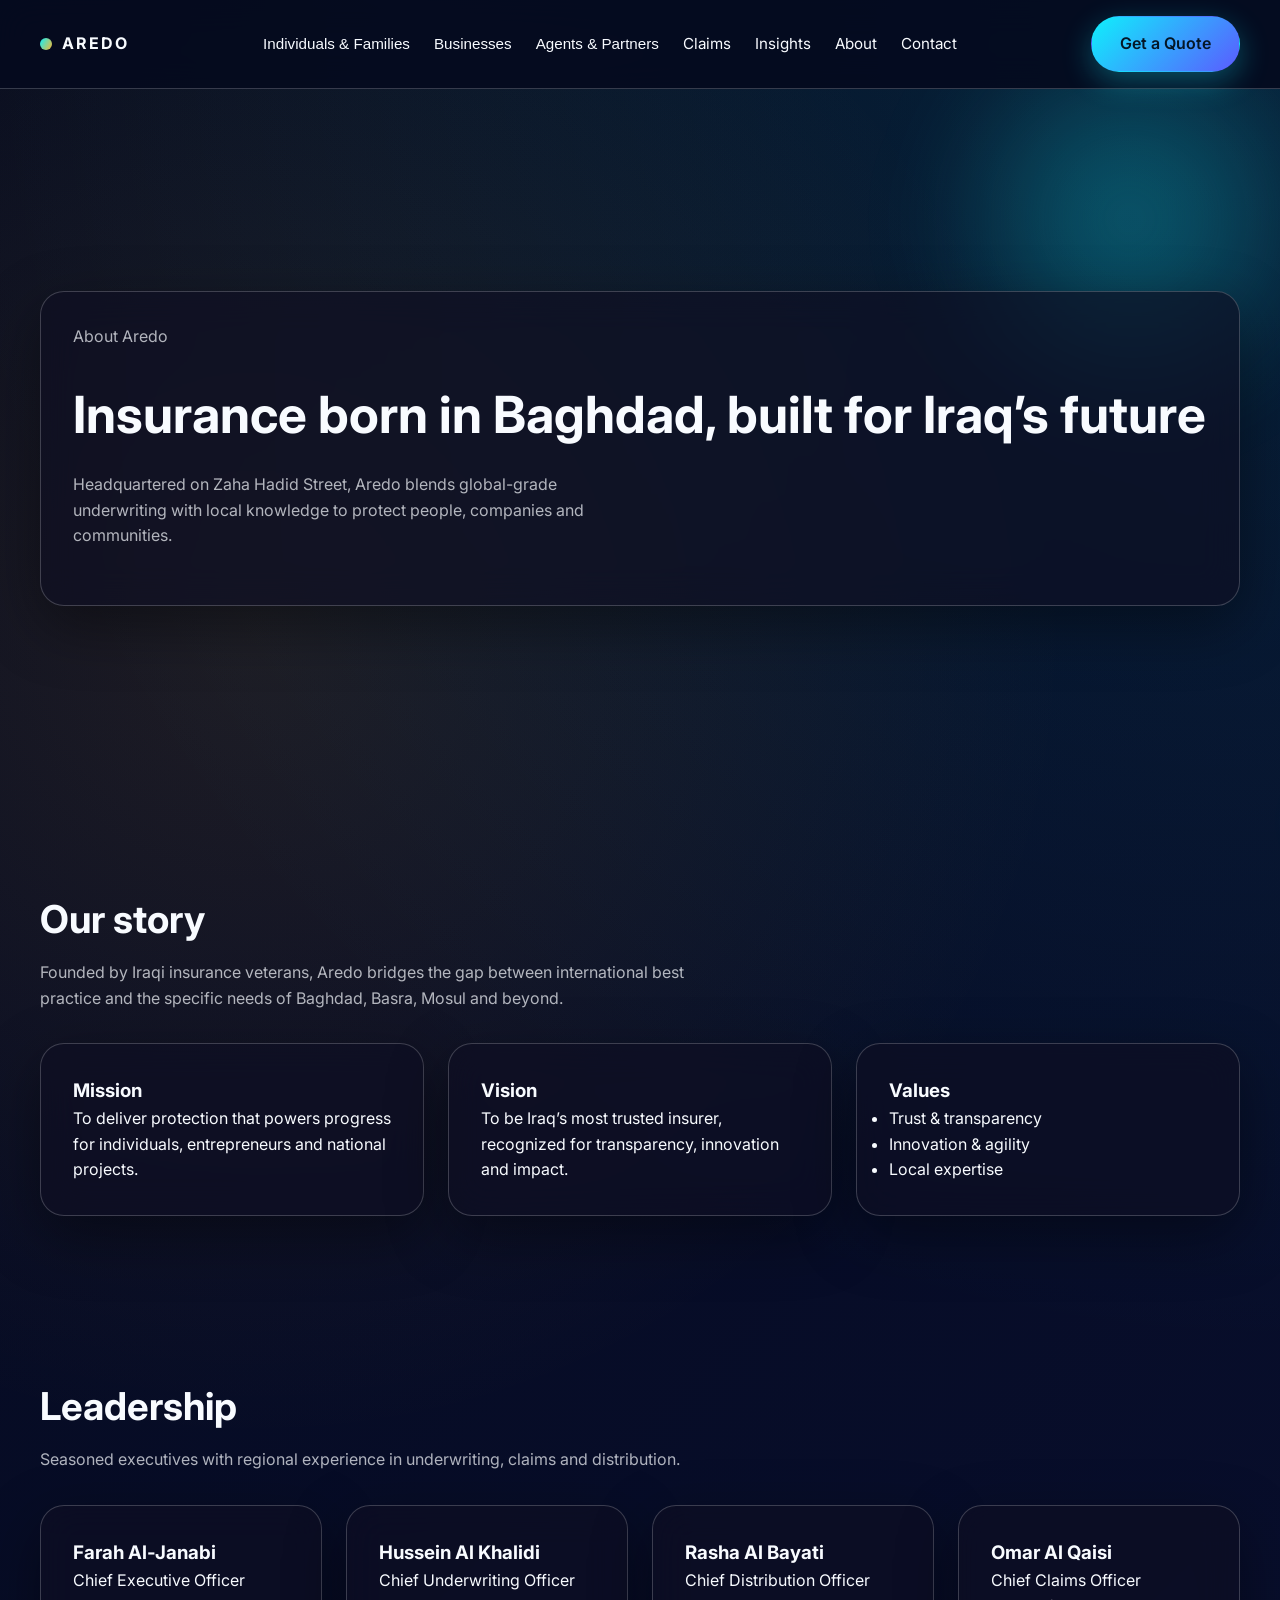
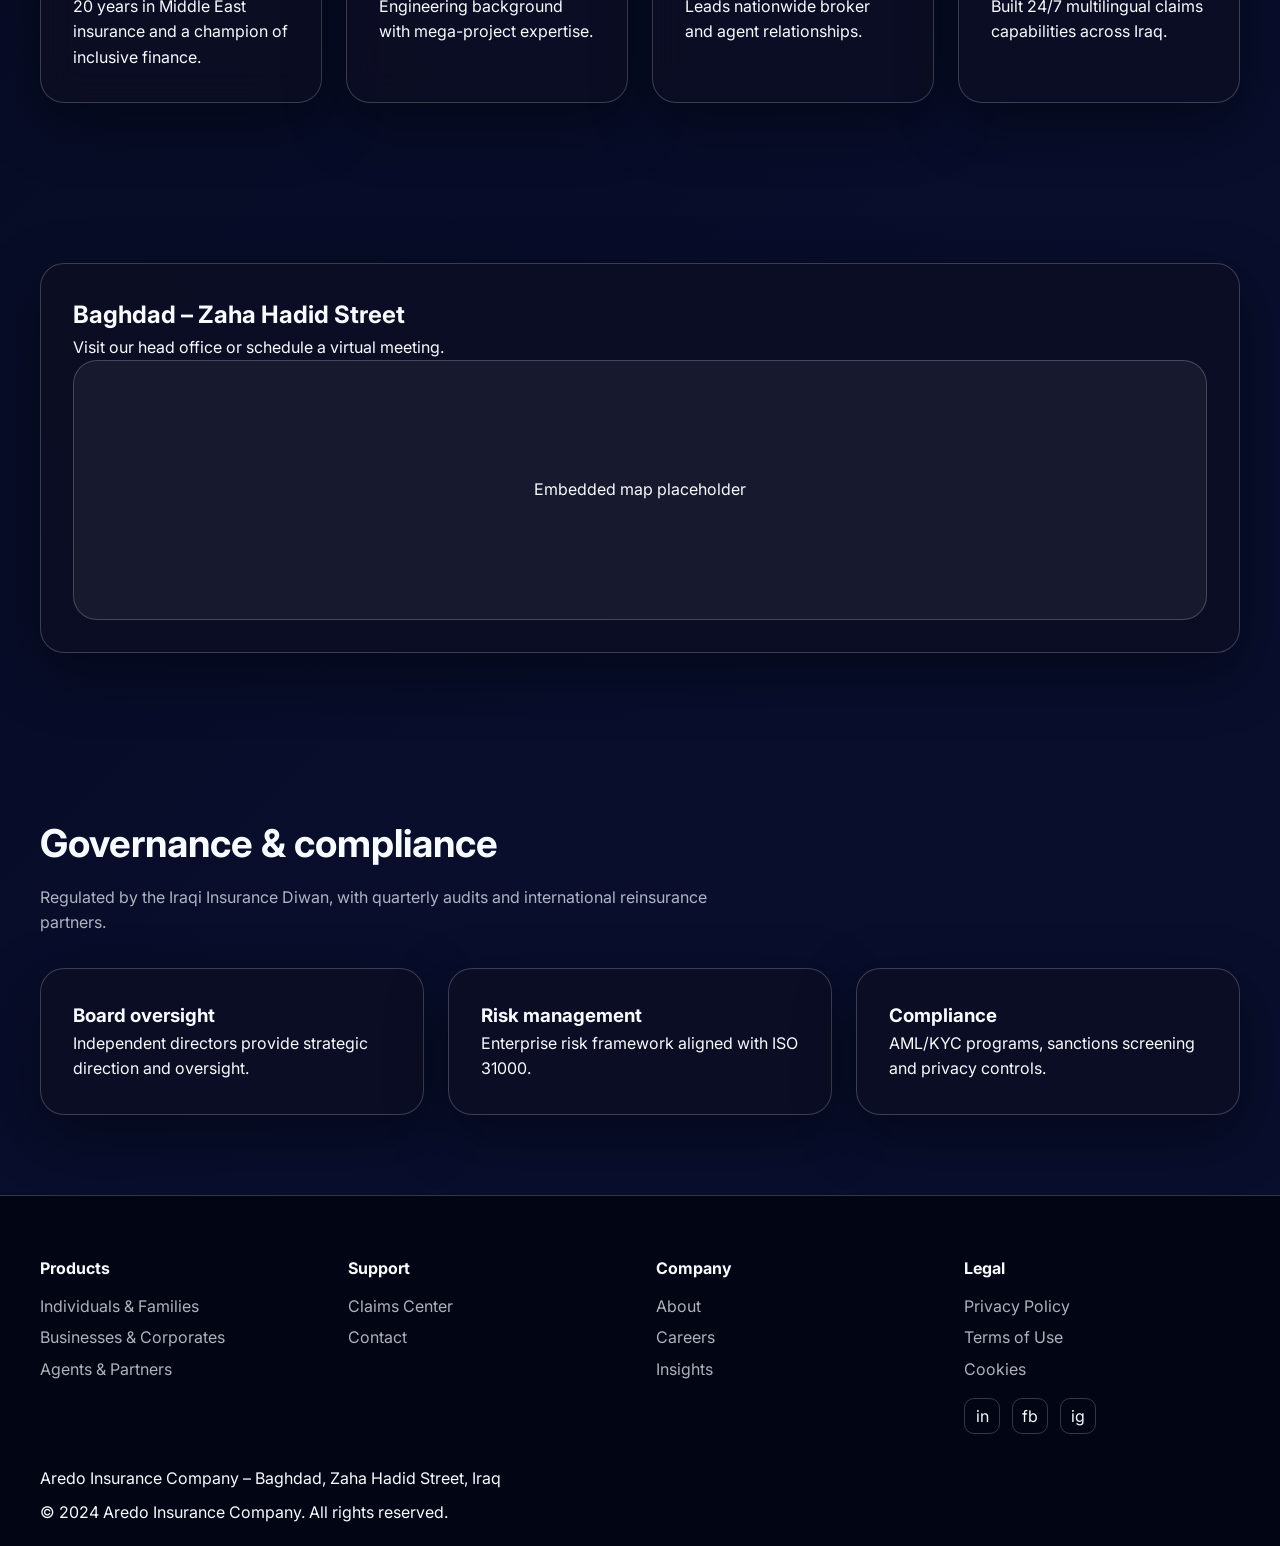
==== about.html @ bce61e7a "Add multi-page Aredo Insurance website" ====
<!DOCTYPE html>
<html lang="en">
<head>
  <meta charset="UTF-8" />
  <meta name="viewport" content="width=device-width, initial-scale=1.0" />
  <title>About Aredo Insurance | Baghdad, Iraq</title>
  <meta name="description" content="Discover Aredo Insurance’s mission, leadership and commitment to Iraq." />
  <meta property="og:title" content="About Aredo Insurance" />
  <meta property="og:description" content="Serving Baghdad and Iraq with trust, transparency, innovation." />
  <link rel="preconnect" href="https://fonts.googleapis.com" />
  <link rel="preconnect" href="https://fonts.gstatic.com" crossorigin />
  <link href="https://fonts.googleapis.com/css2?family=Inter:wght@400;500;600;700&display=swap" rel="stylesheet" />
  <link rel="stylesheet" href="style.css" />
  <script defer src="script.js"></script>
</head>
<body>
  <header class="site-header">
    <div class="container nav-bar">
      <a href="index.html" class="logo"><span></span>AREDO</a>
      <nav>
        <ul>
          <li>
            <button>Individuals & Families</button>
            <div class="mega-menu">
              <div class="mega-card"><h4>Motor Insurance</h4><p>Comprehensive protection for vehicles, roadside and cross-border cover.</p></div>
              <div class="mega-card"><h4>Health & Medical</h4><p>Private medical access with regional provider networks.</p></div>
              <div class="mega-card"><h4>Home & Property</h4><p>Building, contents and valuables cover built for Iraq homes.</p></div>
              <div class="mega-card"><h4>Life & Savings</h4><p>Secure futures with education and savings plans.</p></div>
            </div>
          </li>
          <li>
            <button>Businesses</button>
            <div class="mega-menu">
              <div class="mega-card"><h4>SME Packages</h4><p>Bundle of property, liability and employee cover.</p></div>
              <div class="mega-card"><h4>Corporate Risk</h4><p>Structured programs for oil, gas, construction and logistics.</p></div>
              <div class="mega-card"><h4>Employee Benefits</h4><p>Group health, life, accident and travel for your teams.</p></div>
              <div class="mega-card"><h4>Cyber & Liability</h4><p>Protect your data, directors and brand reputation.</p></div>
            </div>
          </li>
          <li>
            <button>Agents & Partners</button>
            <div class="mega-menu">
              <div class="mega-card"><h4>Partner Programs</h4><p>Tiered commissions, digital tools and marketing support.</p></div>
              <div class="mega-card"><h4>Training Academy</h4><p>Certification pathways for new and experienced agents.</p></div>
              <div class="mega-card"><h4>Portal Access</h4><p>Quote, bind and service clients in one secure platform.</p></div>
            </div>
          </li>
          <li><a href="claims.html">Claims</a></li>
          <li><a href="insights.html">Insights</a></li>
          <li><a href="about.html">About</a></li>
          <li><a href="contact.html">Contact</a></li>
        </ul>
      </nav>
      <div class="nav-actions">
        <a href="contact.html" class="btn btn-primary">Get a Quote</a>
        <button class="menu-toggle" id="menuToggle"><span></span></button>
      </div>
    </div>
  </header>

  <div class="mobile-nav" id="mobileNav">
    <button class="has-sub">Individuals & Families</button>
    <div class="listing-card"><a href="individuals.html">Personal solutions overview</a></div>
    <button class="has-sub">Businesses</button>
    <div class="listing-card"><a href="businesses.html">Corporate coverage</a></div>
    <button class="has-sub">Agents & Partners</button>
    <div class="listing-card"><a href="agents.html">Partner with us</a></div>
    <a href="claims.html">Claims</a>
    <a href="insights.html">Insights</a>
    <a href="about.html">About</a>
    <a href="contact.html">Contact</a>
    <a href="contact.html" class="btn btn-primary">Get a Quote</a>
  </div>

  <main>
    <section class="hero">
      <div class="container hero-content">
        <div class="glass-card">
          <p>About Aredo</p>
          <h1>Insurance born in Baghdad, built for Iraq’s future</h1>
          <p>Headquartered on Zaha Hadid Street, Aredo blends global-grade underwriting with local knowledge to protect people, companies and communities.</p>
        </div>
      </div>
    </section>

    <section>
      <div class="container">
        <div class="section-heading">
          <h2>Our story</h2>
          <p>Founded by Iraqi insurance veterans, Aredo bridges the gap between international best practice and the specific needs of Baghdad, Basra, Mosul and beyond.</p>
        </div>
        <div class="segment-grid">
          <div class="glass-card">
            <h3>Mission</h3>
            <p>To deliver protection that powers progress for individuals, entrepreneurs and national projects.</p>
          </div>
          <div class="glass-card">
            <h3>Vision</h3>
            <p>To be Iraq’s most trusted insurer, recognized for transparency, innovation and impact.</p>
          </div>
          <div class="glass-card">
            <h3>Values</h3>
            <ul>
              <li>Trust & transparency</li>
              <li>Innovation & agility</li>
              <li>Local expertise</li>
            </ul>
          </div>
        </div>
      </div>
    </section>

    <section>
      <div class="container">
        <div class="section-heading">
          <h2>Leadership</h2>
          <p>Seasoned executives with regional experience in underwriting, claims and distribution.</p>
        </div>
        <div class="product-grid">
          <div class="glass-card">
            <h3>Farah Al-Janabi</h3>
            <p>Chief Executive Officer</p>
            <p>20 years in Middle East insurance and a champion of inclusive finance.</p>
          </div>
          <div class="glass-card">
            <h3>Hussein Al Khalidi</h3>
            <p>Chief Underwriting Officer</p>
            <p>Engineering background with mega-project expertise.</p>
          </div>
          <div class="glass-card">
            <h3>Rasha Al Bayati</h3>
            <p>Chief Distribution Officer</p>
            <p>Leads nationwide broker and agent relationships.</p>
          </div>
          <div class="glass-card">
            <h3>Omar Al Qaisi</h3>
            <p>Chief Claims Officer</p>
            <p>Built 24/7 multilingual claims capabilities across Iraq.</p>
          </div>
        </div>
      </div>
    </section>

    <section>
      <div class="container">
        <div class="glass-card">
          <h2>Baghdad – Zaha Hadid Street</h2>
          <p>Visit our head office or schedule a virtual meeting.</p>
          <div class="map-placeholder">Embedded map placeholder</div>
        </div>
      </div>
    </section>

    <section>
      <div class="container">
        <div class="section-heading">
          <h2>Governance & compliance</h2>
          <p>Regulated by the Iraqi Insurance Diwan, with quarterly audits and international reinsurance partners.</p>
        </div>
        <div class="segment-grid">
          <div class="glass-card"><h3>Board oversight</h3><p>Independent directors provide strategic direction and oversight.</p></div>
          <div class="glass-card"><h3>Risk management</h3><p>Enterprise risk framework aligned with ISO 31000.</p></div>
          <div class="glass-card"><h3>Compliance</h3><p>AML/KYC programs, sanctions screening and privacy controls.</p></div>
        </div>
      </div>
    </section>
  </main>

  <footer>
    <div class="container">
      <div class="footer-grid">
        <div>
          <h4>Products</h4>
          <ul>
            <li><a href="individuals.html">Individuals & Families</a></li>
            <li><a href="businesses.html">Businesses & Corporates</a></li>
            <li><a href="agents.html">Agents & Partners</a></li>
          </ul>
        </div>
        <div>
          <h4>Support</h4>
          <ul>
            <li><a href="claims.html">Claims Center</a></li>
            <li><a href="contact.html">Contact</a></li>
          </ul>
        </div>
        <div>
          <h4>Company</h4>
          <ul>
            <li><a href="about.html">About</a></li>
            <li><a href="careers.html">Careers</a></li>
            <li><a href="insights.html">Insights</a></li>
          </ul>
        </div>
        <div>
          <h4>Legal</h4>
          <ul>
            <li><a href="#">Privacy Policy</a></li>
            <li><a href="#">Terms of Use</a></li>
            <li><a href="#">Cookies</a></li>
          </ul>
          <div class="socials" style="margin-top:16px;">
            <a href="#">in</a>
            <a href="#">fb</a>
            <a href="#">ig</a>
          </div>
        </div>
      </div>
      <p>Aredo Insurance Company – Baghdad, Zaha Hadid Street, Iraq</p>
      <p style="margin-top:8px;">© 2024 Aredo Insurance Company. All rights reserved.</p>
    </div>
  </footer>
</body>
</html>
---- style.css ----
/* Global Styles */
:root {
  --color-bg: #050a1f;
  --color-bg-secondary: #0c1233;
  --color-primary: #0ff0fc;
  --color-primary-soft: rgba(15, 240, 252, 0.2);
  --color-accent: #f7b733;
  --color-text: #f8fbff;
  --color-muted: rgba(248, 251, 255, 0.7);
  --glass-bg: rgba(15, 15, 35, 0.65);
  --border-glow: rgba(255, 255, 255, 0.2);
  --transition-base: 0.3s ease;
  --max-width: 1200px;
  font-size: 16px;
}

* {
  margin: 0;
  padding: 0;
  box-sizing: border-box;
}

body {
  font-family: 'Inter', 'Cairo', sans-serif;
  background: radial-gradient(circle at top right, rgba(15, 240, 252, 0.1), transparent 40%),
    radial-gradient(circle at 20% 20%, rgba(247, 183, 51, 0.1), transparent 30%),
    linear-gradient(135deg, var(--color-bg), #080e2c 70%);
  color: var(--color-text);
  min-height: 100vh;
  line-height: 1.6;
  -webkit-font-smoothing: antialiased;
}

img {
  max-width: 100%;
  height: auto;
  display: block;
}

a {
  color: inherit;
  text-decoration: none;
}

.container {
  width: min(100% - 32px, var(--max-width));
  margin: 0 auto;
}

section {
  padding: 80px 0;
}

.glass-card {
  background: var(--glass-bg);
  border: 1px solid var(--border-glow);
  border-radius: 24px;
  padding: 32px;
  backdrop-filter: blur(18px);
  box-shadow: 0 20px 60px rgba(0, 0, 0, 0.4);
}

.btn {
  display: inline-flex;
  align-items: center;
  justify-content: center;
  padding: 14px 28px;
  border-radius: 999px;
  border: 1px solid transparent;
  font-weight: 600;
  transition: var(--transition-base);
  cursor: pointer;
}

.btn-primary {
  background: linear-gradient(135deg, var(--color-primary), #5b5bff);
  color: #041727;
  box-shadow: 0 10px 30px rgba(15, 240, 252, 0.3);
}

.btn-primary:hover {
  transform: translateY(-2px);
}

.btn-secondary {
  border-color: var(--color-primary);
  color: var(--color-primary);
}

.btn-secondary:hover {
  background: var(--color-primary-soft);
}

/* Header */
.site-header {
  position: sticky;
  top: 0;
  z-index: 999;
  background: rgba(5, 10, 31, 0.9);
  backdrop-filter: blur(16px);
  border-bottom: 1px solid var(--border-glow);
}

.nav-bar {
  display: flex;
  align-items: center;
  justify-content: space-between;
  padding: 16px 0;
}

.logo {
  font-weight: 700;
  letter-spacing: 2px;
  display: flex;
  align-items: center;
  gap: 10px;
}

.logo span {
  width: 12px;
  height: 12px;
  border-radius: 50%;
  background: linear-gradient(120deg, var(--color-primary), var(--color-accent));
  display: inline-block;
}

nav ul {
  list-style: none;
  display: flex;
  align-items: center;
  gap: 24px;
}

nav li {
  position: relative;
}

nav a,
nav button {
  font-size: 0.95rem;
  color: var(--color-text);
  background: none;
  border: none;
  cursor: pointer;
  transition: color var(--transition-base);
}

nav a:hover,
nav button:hover {
  color: var(--color-primary);
}

.nav-actions {
  display: flex;
  align-items: center;
  gap: 12px;
}

.mega-menu {
  position: absolute;
  left: 50%;
  transform: translateX(-50%);
  top: 60px;
  width: min(90vw, 900px);
  background: rgba(8, 12, 40, 0.95);
  border: 1px solid var(--border-glow);
  border-radius: 24px;
  padding: 32px;
  display: none;
  grid-template-columns: repeat(auto-fit, minmax(180px, 1fr));
  gap: 24px;
}

nav li:hover > .mega-menu {
  display: grid;
}

.mega-card {
  padding: 12px;
  border-radius: 18px;
  border: 1px solid rgba(255, 255, 255, 0.08);
  background: rgba(255, 255, 255, 0.02);
}

.mega-card h4 {
  margin-bottom: 6px;
  font-size: 1rem;
}

/* Mobile menu */
.menu-toggle {
  display: none;
  width: 42px;
  height: 42px;
  border-radius: 12px;
  border: 1px solid var(--border-glow);
  background: rgba(255, 255, 255, 0.05);
}

.menu-toggle span,
.menu-toggle span::before,
.menu-toggle span::after {
  content: '';
  display: block;
  width: 20px;
  height: 2px;
  background: var(--color-text);
  margin: 0 auto;
  position: relative;
  transition: var(--transition-base);
}

.menu-toggle span::before {
  top: -6px;
  position: relative;
}

.menu-toggle span::after {
  top: 4px;
  position: relative;
}

.mobile-nav {
  position: fixed;
  inset: 0;
  background: rgba(3, 6, 20, 0.98);
  padding: 120px 24px 40px;
  transform: translateX(100%);
  transition: var(--transition-base);
  display: flex;
  flex-direction: column;
  gap: 24px;
  z-index: 998;
}

.mobile-nav.open {
  transform: translateX(0);
}

.mobile-nav a,
.mobile-nav button {
  font-size: 1.1rem;
}

/* Hero */
.hero {
  min-height: 80vh;
  display: flex;
  align-items: center;
  position: relative;
  overflow: hidden;
}

.hero::after {
  content: '';
  position: absolute;
  width: 500px;
  height: 500px;
  background: radial-gradient(circle, rgba(15, 240, 252, 0.3), transparent 60%);
  filter: blur(40px);
  top: -120px;
  right: -100px;
  animation: float 12s ease-in-out infinite;
}

@keyframes float {
  0% { transform: translateY(0); }
  50% { transform: translateY(20px); }
  100% { transform: translateY(0); }
}

.hero-content {
  position: relative;
  z-index: 1;
}

.hero h1 {
  font-size: clamp(2.2rem, 4vw, 3.8rem);
  margin-bottom: 16px;
}

.hero p {
  max-width: 520px;
  color: var(--color-muted);
  margin-bottom: 24px;
}

.hero-cta {
  display: flex;
  gap: 16px;
  flex-wrap: wrap;
}

/* Segment Tiles */
.segment-grid {
  display: grid;
  grid-template-columns: repeat(auto-fit, minmax(240px, 1fr));
  gap: 24px;
}

.segment-card ul {
  margin-top: 12px;
  padding-left: 18px;
  color: var(--color-muted);
}

/* Stats */
.stats-grid {
  display: grid;
  grid-template-columns: repeat(auto-fit, minmax(180px, 1fr));
  gap: 20px;
}

.stat-card h3 {
  font-size: 2rem;
  color: var(--color-primary);
}

/* Product cards */
.product-grid {
  display: grid;
  grid-template-columns: repeat(auto-fit, minmax(220px, 1fr));
  gap: 24px;
}

.product-card h3 {
  margin-bottom: 8px;
}

.product-card p {
  color: var(--color-muted);
  font-size: 0.95rem;
  margin-bottom: 12px;
}

/* Timeline */
.timeline {
  display: grid;
  grid-template-columns: repeat(auto-fit, minmax(160px, 1fr));
  gap: 16px;
}

.timeline-step {
  text-align: center;
}

.timeline-step span {
  width: 48px;
  height: 48px;
  border-radius: 50%;
  display: grid;
  place-items: center;
  margin: 0 auto 12px;
  background: rgba(255, 255, 255, 0.08);
  border: 1px solid var(--border-glow);
}

/* Testimonials */
.testimonial-slider {
  position: relative;
}

.testimonial-card {
  display: none;
}

.testimonial-card.active {
  display: block;
}

.slider-controls {
  margin-top: 20px;
  display: flex;
  gap: 12px;
}

.slider-controls button {
  width: 44px;
  height: 44px;
  border-radius: 50%;
  border: 1px solid var(--border-glow);
  background: transparent;
  color: var(--color-text);
  cursor: pointer;
}

/* Insights */
.insights-grid {
  display: grid;
  grid-template-columns: repeat(auto-fit, minmax(240px, 1fr));
  gap: 24px;
}

.insight-card h4 {
  margin-bottom: 8px;
}

.filters {
  display: flex;
  flex-wrap: wrap;
  gap: 12px;
  margin-bottom: 24px;
}

.filters button {
  border-radius: 999px;
  border: 1px solid var(--border-glow);
  padding: 8px 18px;
  background: transparent;
  color: var(--color-text);
  cursor: pointer;
}

.filters button.active,
.filters button:hover {
  background: rgba(255, 255, 255, 0.08);
}

/* FAQ */
.faq {
  display: flex;
  flex-direction: column;
  gap: 16px;
}

.faq-item {
  border: 1px solid var(--border-glow);
  border-radius: 18px;
  padding: 16px 24px;
  cursor: pointer;
}

.faq-item h4 {
  display: flex;
  justify-content: space-between;
  align-items: center;
}

.faq-content {
  max-height: 0;
  overflow: hidden;
  transition: max-height 0.3s ease;
  color: var(--color-muted);
}

.faq-item.open .faq-content {
  max-height: 400px;
  margin-top: 10px;
}

/* Forms */
form {
  display: grid;
  gap: 16px;
}

input,
select,
textarea {
  width: 100%;
  padding: 14px;
  border-radius: 16px;
  border: 1px solid transparent;
  background: rgba(255, 255, 255, 0.05);
  color: var(--color-text);
}

input:focus,
select:focus,
textarea:focus {
  outline: none;
  border-color: var(--color-primary);
  background: rgba(255, 255, 255, 0.08);
}

.form-message {
  padding: 12px 16px;
  border-radius: 12px;
  display: none;
}

.form-message.success {
  background: rgba(15, 240, 252, 0.2);
}

.form-message.error {
  background: rgba(255, 71, 87, 0.2);
}

/* Footer */
footer {
  background: rgba(3, 6, 20, 0.95);
  border-top: 1px solid var(--border-glow);
  padding: 60px 0 20px;
}

.footer-grid {
  display: grid;
  grid-template-columns: repeat(auto-fit, minmax(180px, 1fr));
  gap: 32px;
  margin-bottom: 32px;
}

footer h4 {
  margin-bottom: 12px;
}

footer ul {
  list-style: none;
  display: flex;
  flex-direction: column;
  gap: 6px;
  color: var(--color-muted);
}

.socials {
  display: flex;
  gap: 12px;
}

.socials a {
  width: 36px;
  height: 36px;
  border-radius: 10px;
  border: 1px solid var(--border-glow);
  display: grid;
  place-items: center;
}

/* Layout utilities */
.section-heading {
  margin-bottom: 32px;
  max-width: 700px;
}

.section-heading h2 {
  font-size: clamp(1.8rem, 3vw, 3rem);
  margin-bottom: 10px;
}

.section-heading p {
  color: var(--color-muted);
}

/* Page specific */
.tabs {
  display: flex;
  gap: 12px;
  flex-wrap: wrap;
  margin-bottom: 24px;
}

.tabs button {
  border-radius: 999px;
  border: 1px solid var(--border-glow);
  background: transparent;
  color: var(--color-text);
  padding: 10px 20px;
  cursor: pointer;
}

.tabs button.active {
  background: rgba(255, 255, 255, 0.08);
}

.listing-card {
  border-radius: 20px;
  border: 1px solid var(--border-glow);
  padding: 24px;
}

.job-grid {
  display: grid;
  grid-template-columns: repeat(auto-fit, minmax(240px, 1fr));
  gap: 20px;
}

.map-placeholder {
  border-radius: 24px;
  overflow: hidden;
  border: 1px solid var(--border-glow);
  min-height: 260px;
  background: rgba(255, 255, 255, 0.05);
  display: grid;
  place-items: center;
}

/* Responsive */
@media (max-width: 1024px) {
  nav ul {
    display: none;
  }

  .menu-toggle {
    display: grid;
    place-items: center;
  }

  nav li:hover > .mega-menu {
    display: none;
  }

  .mega-menu {
    position: static;
    transform: none;
    width: 100%;
  }
}

@media (max-width: 768px) {
  section {
    padding: 60px 0;
  }

  .hero {
    min-height: 70vh;
  }

  .hero-cta {
    flex-direction: column;
  }
}
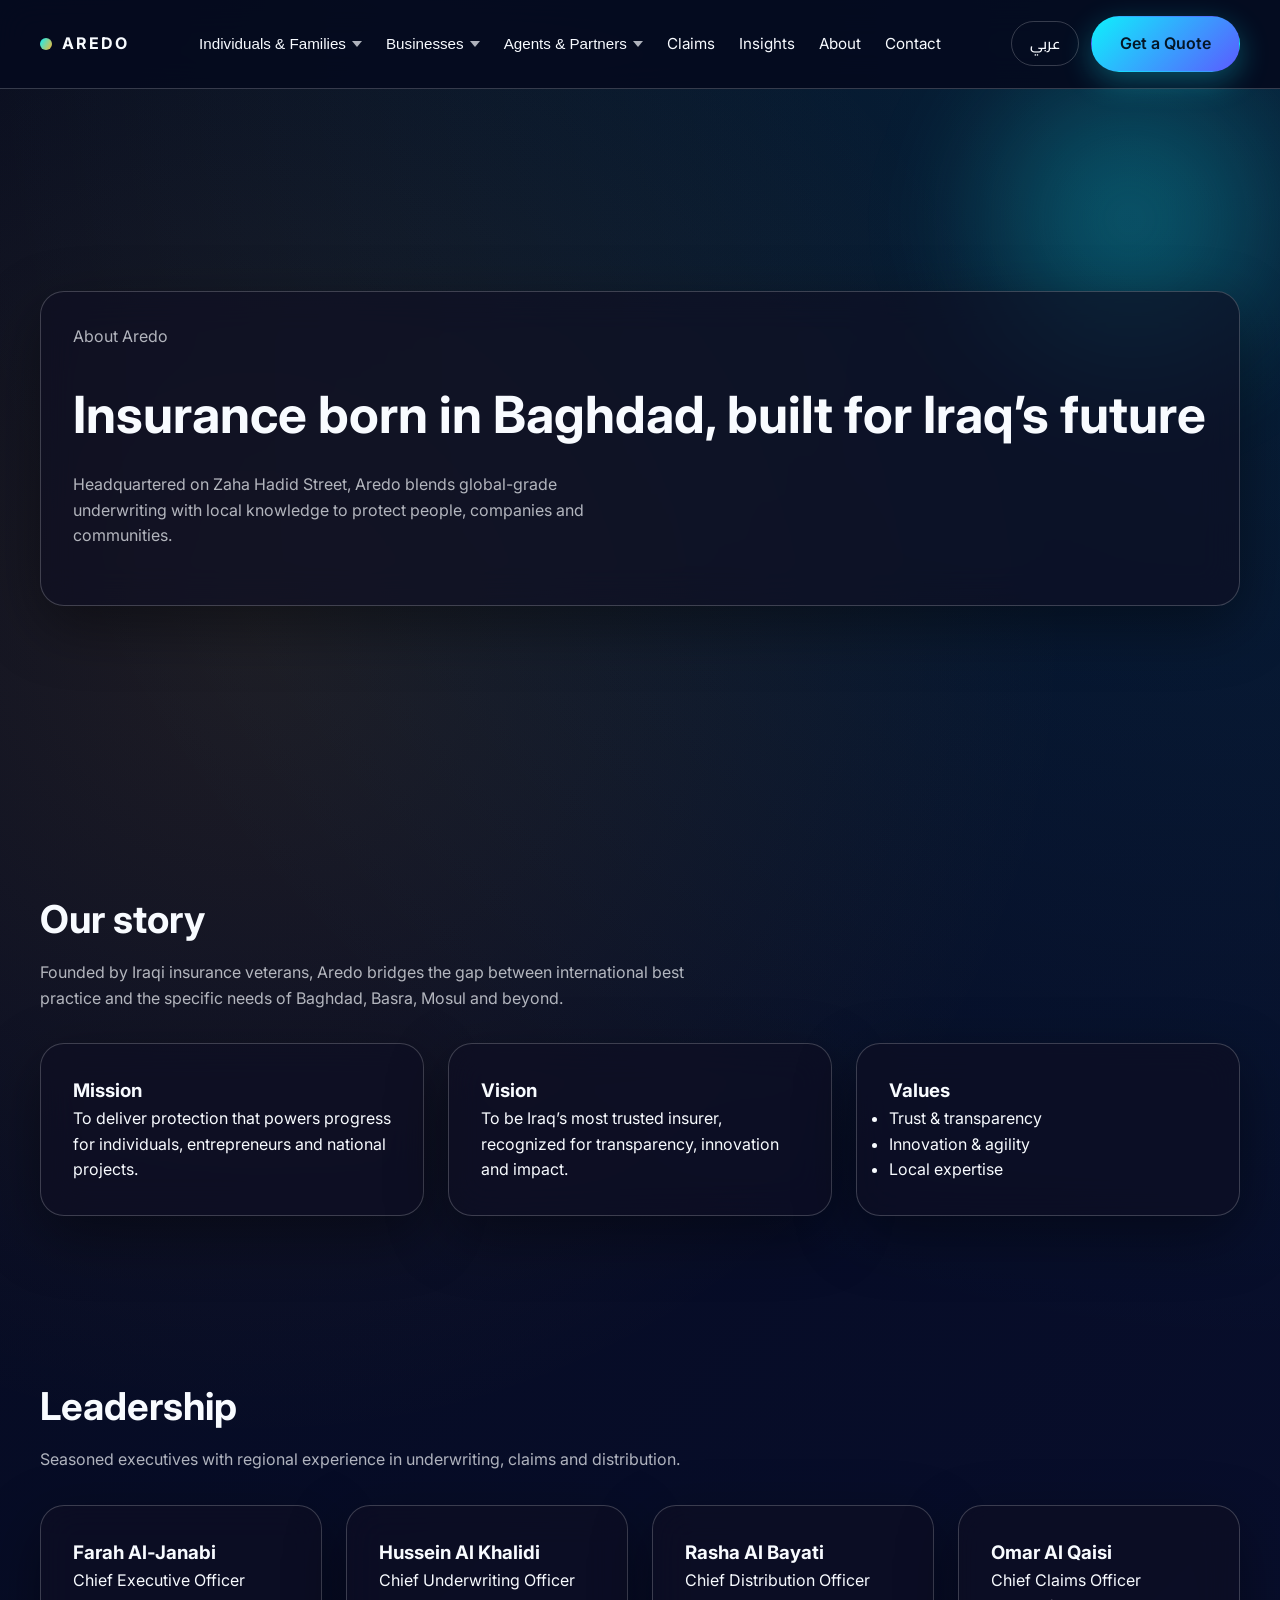
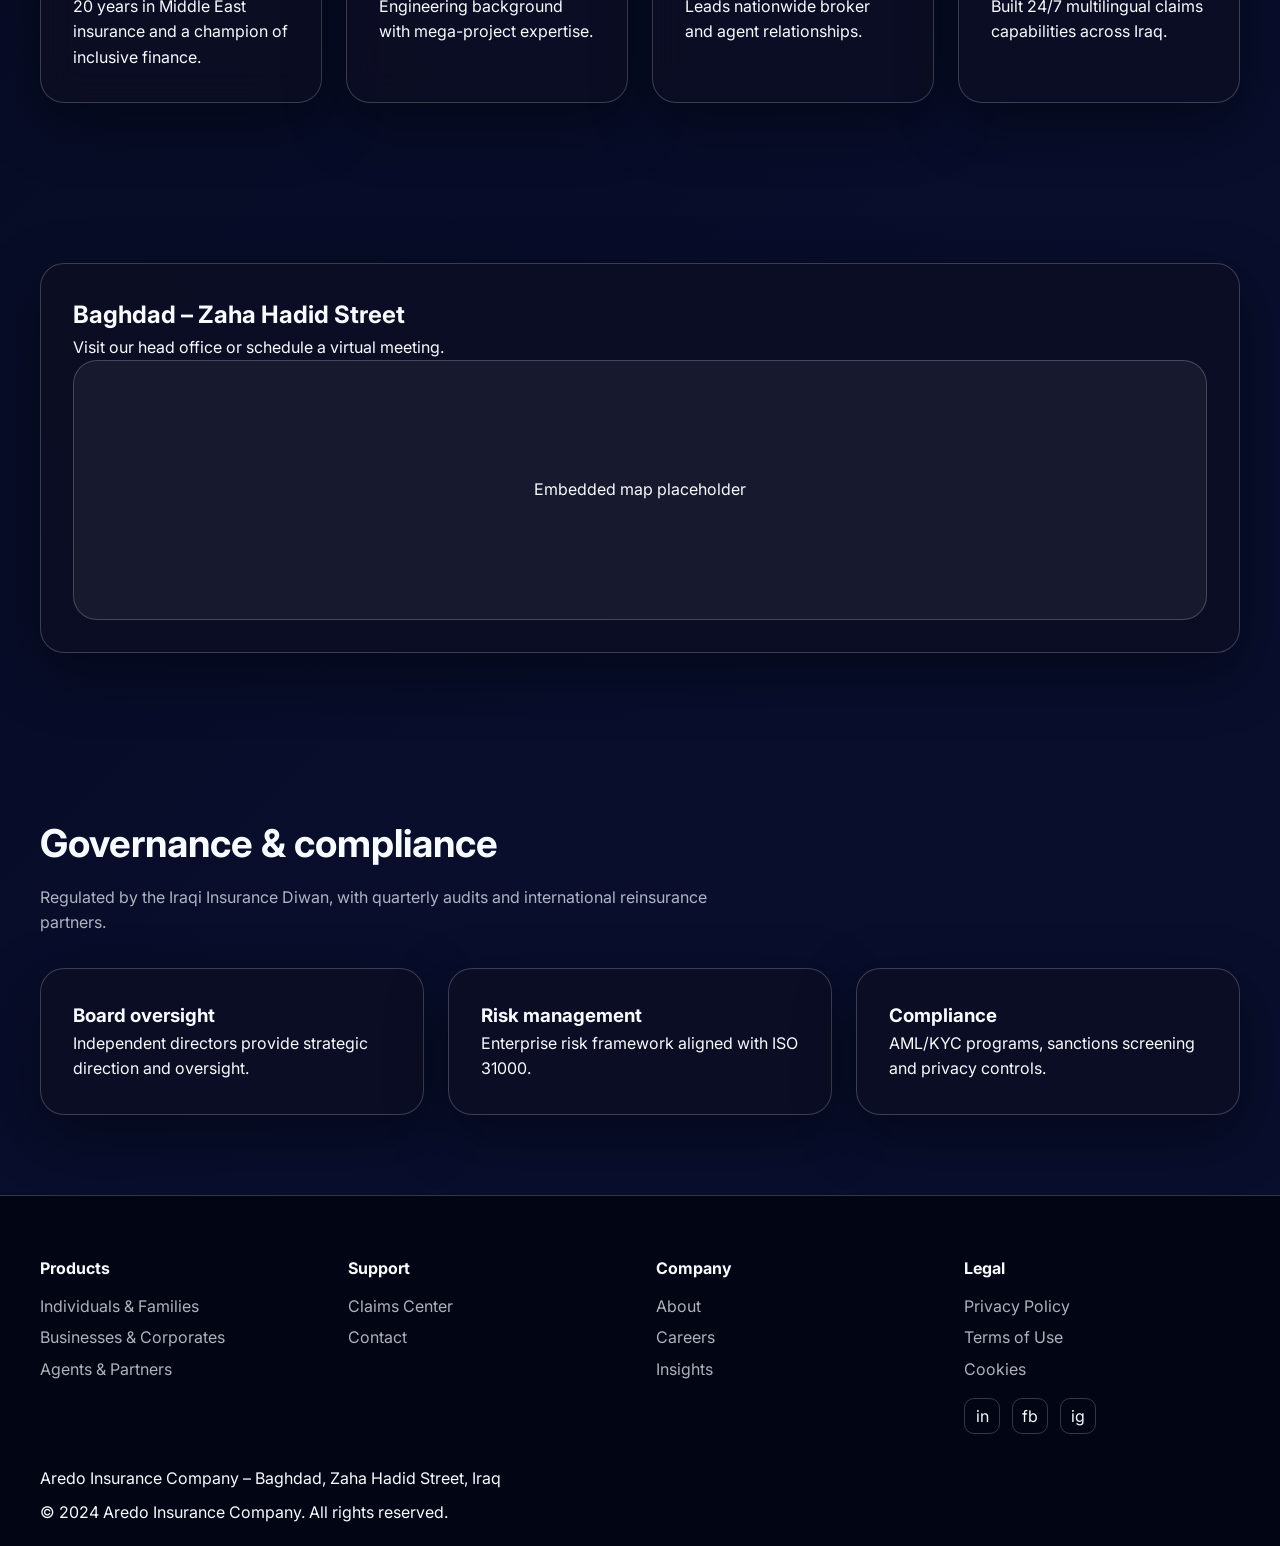
==== commit e16b60df: "Add Arabic landing and click-based mega menus" ====
--- a/about.html
+++ b/about.html
@@ -9,7 +9,7 @@
   <meta property="og:description" content="Serving Baghdad and Iraq with trust, transparency, innovation." />
   <link rel="preconnect" href="https://fonts.googleapis.com" />
   <link rel="preconnect" href="https://fonts.gstatic.com" crossorigin />
-  <link href="https://fonts.googleapis.com/css2?family=Inter:wght@400;500;600;700&display=swap" rel="stylesheet" />
+  <link href="https://fonts.googleapis.com/css2?family=Cairo:wght@400;600;700&family=Inter:wght@400;500;600;700&display=swap" rel="stylesheet" />
   <link rel="stylesheet" href="style.css" />
   <script defer src="script.js"></script>
 </head>
@@ -17,32 +17,65 @@
   <header class="site-header">
     <div class="container nav-bar">
       <a href="index.html" class="logo"><span></span>AREDO</a>
-      <nav>
+      <nav aria-label="Primary">
         <ul>
-          <li>
-            <button>Individuals & Families</button>
+          <li class="has-mega">
+            <button type="button" aria-expanded="false">Individuals & Families</button>
             <div class="mega-menu">
-              <div class="mega-card"><h4>Motor Insurance</h4><p>Comprehensive protection for vehicles, roadside and cross-border cover.</p></div>
-              <div class="mega-card"><h4>Health & Medical</h4><p>Private medical access with regional provider networks.</p></div>
-              <div class="mega-card"><h4>Home & Property</h4><p>Building, contents and valuables cover built for Iraq homes.</p></div>
-              <div class="mega-card"><h4>Life & Savings</h4><p>Secure futures with education and savings plans.</p></div>
+              <div class="mega-card">
+                <h4>Motor Insurance</h4>
+                <p>Comprehensive protection for vehicles, roadside and cross-border cover.</p>
+              </div>
+              <div class="mega-card">
+                <h4>Health & Medical</h4>
+                <p>Private medical access with regional provider networks.</p>
+              </div>
+              <div class="mega-card">
+                <h4>Home & Property</h4>
+                <p>Building, contents and valuables cover built for Iraq homes.</p>
+              </div>
+              <div class="mega-card">
+                <h4>Life & Savings</h4>
+                <p>Secure futures with education and savings plans.</p>
+              </div>
             </div>
           </li>
-          <li>
-            <button>Businesses</button>
+          <li class="has-mega">
+            <button type="button" aria-expanded="false">Businesses</button>
             <div class="mega-menu">
-              <div class="mega-card"><h4>SME Packages</h4><p>Bundle of property, liability and employee cover.</p></div>
-              <div class="mega-card"><h4>Corporate Risk</h4><p>Structured programs for oil, gas, construction and logistics.</p></div>
-              <div class="mega-card"><h4>Employee Benefits</h4><p>Group health, life, accident and travel for your teams.</p></div>
-              <div class="mega-card"><h4>Cyber & Liability</h4><p>Protect your data, directors and brand reputation.</p></div>
+              <div class="mega-card">
+                <h4>SME Packages</h4>
+                <p>Bundle of property, liability and employee cover.</p>
+              </div>
+              <div class="mega-card">
+                <h4>Corporate Risk</h4>
+                <p>Structured programs for oil, gas, construction and logistics.</p>
+              </div>
+              <div class="mega-card">
+                <h4>Employee Benefits</h4>
+                <p>Group health, life, accident and travel for your teams.</p>
+              </div>
+              <div class="mega-card">
+                <h4>Cyber & Liability</h4>
+                <p>Protect your data, directors and brand reputation.</p>
+              </div>
             </div>
           </li>
-          <li>
-            <button>Agents & Partners</button>
+          <li class="has-mega">
+            <button type="button" aria-expanded="false">Agents & Partners</button>
             <div class="mega-menu">
-              <div class="mega-card"><h4>Partner Programs</h4><p>Tiered commissions, digital tools and marketing support.</p></div>
-              <div class="mega-card"><h4>Training Academy</h4><p>Certification pathways for new and experienced agents.</p></div>
-              <div class="mega-card"><h4>Portal Access</h4><p>Quote, bind and service clients in one secure platform.</p></div>
+              <div class="mega-card">
+                <h4>Partner Programs</h4>
+                <p>Tiered commissions, digital tools and marketing support.</p>
+              </div>
+              <div class="mega-card">
+                <h4>Training Academy</h4>
+                <p>Certification pathways for new and experienced agents.</p>
+              </div>
+              <div class="mega-card">
+                <h4>Portal Access</h4>
+                <p>Quote, bind and service clients in one secure platform.</p>
+              </div>
             </div>
           </li>
           <li><a href="claims.html">Claims</a></li>
@@ -52,23 +85,31 @@
         </ul>
       </nav>
       <div class="nav-actions">
+        <a href="index-ar.html" class="lang-toggle" lang="ar" hreflang="ar">عربي</a>
         <a href="contact.html" class="btn btn-primary">Get a Quote</a>
-        <button class="menu-toggle" id="menuToggle"><span></span></button>
+        <button class="menu-toggle" id="menuToggle" aria-label="Toggle navigation"><span></span></button>
       </div>
     </div>
   </header>
 
-  <div class="mobile-nav" id="mobileNav">
+  <div class="mobile-nav" id="mobileNav" aria-label="Mobile navigation">
     <button class="has-sub">Individuals & Families</button>
-    <div class="listing-card"><a href="individuals.html">Personal solutions overview</a></div>
+    <div class="listing-card">
+      <a href="individuals.html">Personal solutions overview</a>
+    </div>
     <button class="has-sub">Businesses</button>
-    <div class="listing-card"><a href="businesses.html">Corporate coverage</a></div>
+    <div class="listing-card">
+      <a href="businesses.html">Corporate coverage</a>
+    </div>
     <button class="has-sub">Agents & Partners</button>
-    <div class="listing-card"><a href="agents.html">Partner with us</a></div>
+    <div class="listing-card">
+      <a href="agents.html">Partner with us</a>
+    </div>
     <a href="claims.html">Claims</a>
     <a href="insights.html">Insights</a>
     <a href="about.html">About</a>
     <a href="contact.html">Contact</a>
+    <a href="index-ar.html" class="lang-toggle" lang="ar" hreflang="ar">عربي</a>
     <a href="contact.html" class="btn btn-primary">Get a Quote</a>
   </div>
 
--- a/style.css
+++ b/style.css
@@ -31,6 +31,30 @@
   -webkit-font-smoothing: antialiased;
 }
 
+html[dir="rtl"] body {
+  direction: rtl;
+  text-align: right;
+  font-family: 'Cairo', 'Inter', sans-serif;
+}
+
+html[dir="rtl"] .nav-bar,
+html[dir="rtl"] nav ul,
+html[dir="rtl"] .nav-actions {
+  flex-direction: row-reverse;
+}
+
+html[dir="rtl"] nav ul {
+  justify-content: flex-end;
+}
+
+html[dir="rtl"] .hero-content,
+html[dir="rtl"] .section-heading,
+html[dir="rtl"] .glass-card,
+html[dir="rtl"] .segment-card,
+html[dir="rtl"] .stat-card {
+  text-align: right;
+}
+
 img {
   max-width: 100%;
   height: auto;
@@ -145,6 +169,28 @@
   transition: color var(--transition-base);
 }
 
+.has-mega > button {
+  display: inline-flex;
+  align-items: center;
+  gap: 6px;
+  padding: 6px 0;
+}
+
+.has-mega > button::after {
+  content: '';
+  width: 0;
+  height: 0;
+  border-left: 5px solid transparent;
+  border-right: 5px solid transparent;
+  border-top: 6px solid var(--color-muted);
+  transition: transform var(--transition-base), border-color var(--transition-base);
+}
+
+.has-mega.open > button::after {
+  transform: rotate(180deg);
+  border-top-color: var(--color-primary);
+}
+
 nav a:hover,
 nav button:hover {
   color: var(--color-primary);
@@ -154,6 +200,19 @@
   display: flex;
   align-items: center;
   gap: 12px;
+}
+
+.lang-toggle {
+  padding: 10px 18px;
+  border-radius: 999px;
+  border: 1px solid var(--border-glow);
+  font-weight: 600;
+  font-size: 0.9rem;
+}
+
+.lang-toggle:hover {
+  border-color: var(--color-primary);
+  color: var(--color-primary);
 }
 
 .mega-menu {
@@ -171,7 +230,7 @@
   gap: 24px;
 }
 
-nav li:hover > .mega-menu {
+.has-mega.open > .mega-menu {
   display: grid;
 }
 
@@ -596,15 +655,15 @@
     place-items: center;
   }
 
-  nav li:hover > .mega-menu {
-    display: none;
-  }
-
   .mega-menu {
     position: static;
     transform: none;
     width: 100%;
   }
+
+  .has-mega.open > .mega-menu {
+    display: block;
+  }
 }
 
 @media (max-width: 768px) {
